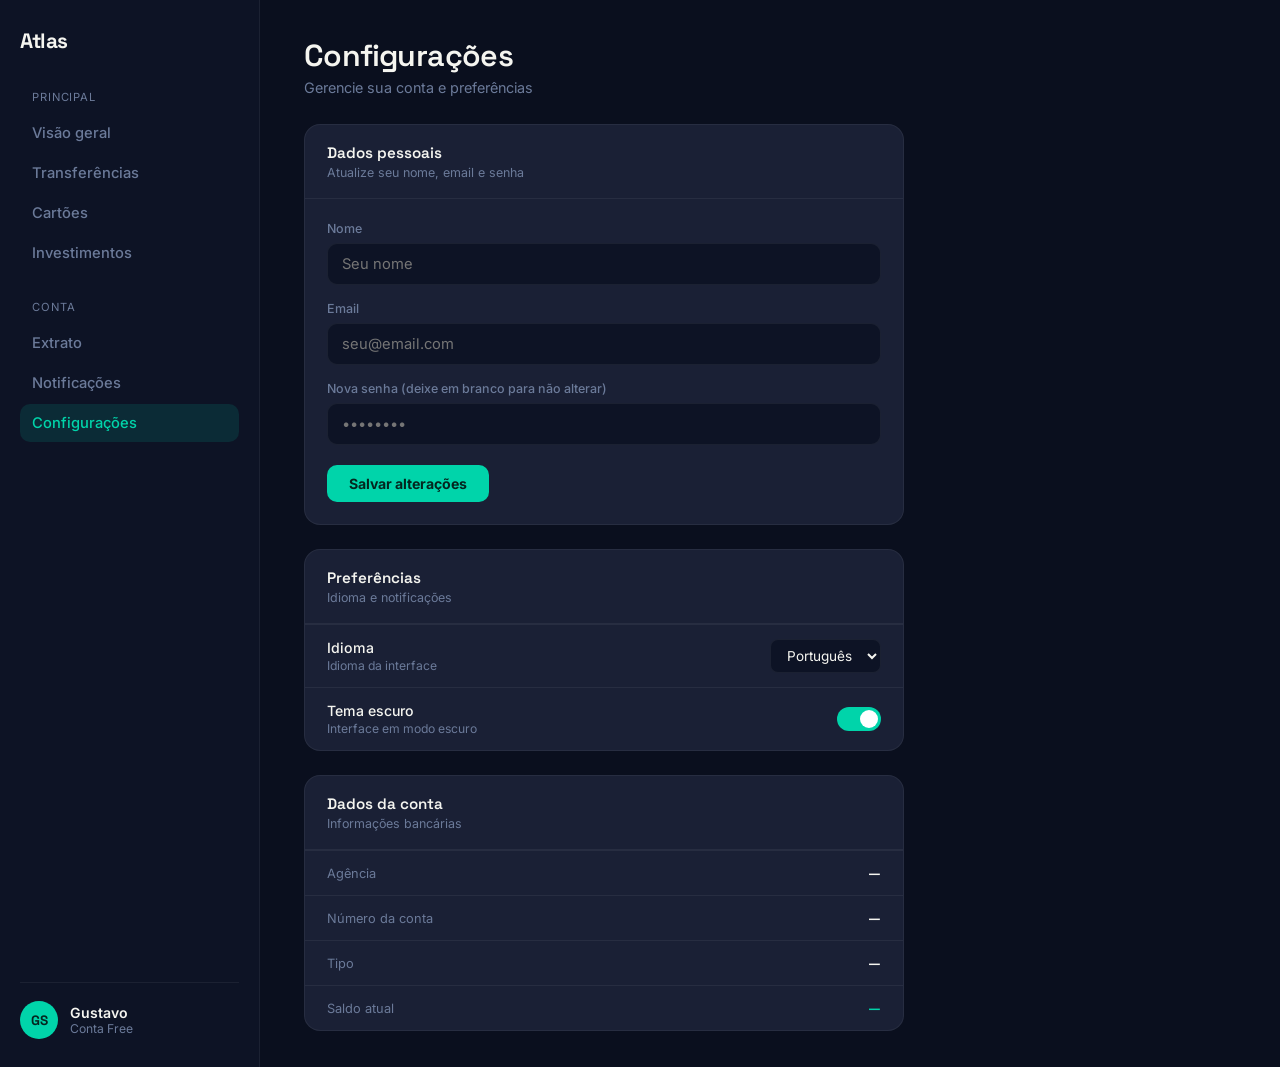
==== frontend/configuracoes.html @ 649bf58a "commit inicial do Atlas" ====
<!DOCTYPE html>
<html lang="pt-BR">
<head>
<meta charset="UTF-8">
<meta name="viewport" content="width=device-width, initial-scale=1.0">
<title>Configurações — Atlas</title>
<link rel="preconnect" href="https://fonts.googleapis.com">
<link href="https://fonts.googleapis.com/css2?family=Space+Grotesk:wght@500;600;700&family=Inter:wght@400;500;600;700&display=swap" rel="stylesheet">
<link rel="stylesheet" href="style.css">
<style>
  .config-grid {
    display: flex;
    flex-direction: column;
    gap: 24px;
    max-width: 600px;
  }

  .config-section {
    background: var(--bg-card);
    border: 1px solid var(--border);
    border-radius: 16px;
    overflow: hidden;
    animation: fadeUp 0.4s ease backwards;
  }

  .config-section:nth-child(2) { animation-delay: 0.06s; }
  .config-section:nth-child(3) { animation-delay: 0.12s; }

  .config-section-header {
    padding: 18px 22px;
    border-bottom: 1px solid var(--border);
  }

  .config-section-title {
    font-family: var(--font-display);
    font-size: 0.95rem;
    font-weight: 600;
  }

  .config-section-sub {
    font-size: 0.78rem;
    color: var(--text-secondary);
    margin-top: 3px;
  }

  .config-body {
    padding: 22px;
    display: flex;
    flex-direction: column;
    gap: 16px;
  }

  .form-group {
    display: flex;
    flex-direction: column;
    gap: 7px;
  }

  .form-label {
    font-size: 0.78rem;
    color: var(--text-secondary);
    font-weight: 500;
  }

  .form-input {
    background: #0D1325;
    border: 1px solid var(--border);
    border-radius: 10px;
    color: var(--text-primary);
    font-family: var(--font-body);
    font-size: 0.92rem;
    padding: 11px 14px;
    width: 100%;
    outline: none;
    transition: border-color 0.15s ease;
  }

  .form-input:focus {
    border-color: var(--accent);
  }

  .form-input:disabled {
    opacity: 0.5;
    cursor: not-allowed;
  }

  .btn-salvar {
    align-self: flex-start;
    background: var(--accent);
    color: #04261F;
    border: none;
    border-radius: 10px;
    padding: 10px 22px;
    font-family: var(--font-body);
    font-size: 0.88rem;
    font-weight: 700;
    cursor: pointer;
    transition: opacity 0.15s ease;
    margin-top: 4px;
  }

  .btn-salvar:hover { opacity: 0.85; }
  .btn-salvar:disabled { opacity: 0.4; cursor: not-allowed; }

  .feedback {
    font-size: 0.83rem;
    font-weight: 500;
    padding: 10px 14px;
    border-radius: 9px;
    display: none;
  }

  .feedback.sucesso {
    background: var(--accent-dim);
    color: var(--accent);
    display: block;
  }

  .feedback.erro {
    background: var(--negative-dim);
    color: var(--negative);
    display: block;
  }

  /* Preferências */
  .pref-item {
    display: flex;
    justify-content: space-between;
    align-items: center;
    padding: 14px 22px;
    border-top: 1px solid var(--border);
  }

  .pref-item:first-child { border-top: none; }

  .pref-label {
    font-size: 0.88rem;
    font-weight: 500;
  }

  .pref-sub {
    font-size: 0.76rem;
    color: var(--text-secondary);
    margin-top: 2px;
  }

  .pref-select {
    background: #0D1325;
    border: 1px solid var(--border);
    border-radius: 8px;
    color: var(--text-primary);
    font-family: var(--font-body);
    font-size: 0.85rem;
    padding: 7px 12px;
    cursor: pointer;
  }

  /* Toggle switch */
  .toggle {
    position: relative;
    width: 44px;
    height: 24px;
    flex-shrink: 0;
  }

  .toggle input { opacity: 0; width: 0; height: 0; }

  .toggle-slider {
    position: absolute;
    inset: 0;
    background: var(--border);
    border-radius: 24px;
    cursor: pointer;
    transition: background 0.2s ease;
  }

  .toggle-slider::before {
    content: "";
    position: absolute;
    width: 18px;
    height: 18px;
    left: 3px;
    top: 3px;
    background: #fff;
    border-radius: 50%;
    transition: transform 0.2s ease;
  }

  .toggle input:checked + .toggle-slider { background: var(--accent); }
  .toggle input:checked + .toggle-slider::before { transform: translateX(20px); }

  /* Dados da conta */
  .dado-item {
    display: flex;
    justify-content: space-between;
    align-items: center;
    padding: 13px 22px;
    border-top: 1px solid var(--border);
  }

  .dado-item:first-child { border-top: none; }

  .dado-label {
    font-size: 0.8rem;
    color: var(--text-secondary);
  }

  .dado-valor {
    font-family: var(--font-display);
    font-size: 0.9rem;
    font-weight: 600;
  }
</style>
</head>
<body>

<div class="app">

  <!-- SIDEBAR -->
  <aside class="sidebar">
    <div class="sidebar-top">
      <div class="logo">Atlas</div>
      <nav class="nav-group">
        <p class="nav-label">Principal</p>
        <a href="index.html" class="nav-item">Visão geral</a>
        <a href="transferir.html" class="nav-item">Transferências</a>
        <a href="#" class="nav-item">Cartões</a>
        <a href="#" class="nav-item">Investimentos</a>
      </nav>
      <nav class="nav-group">
        <p class="nav-label">Conta</p>
        <a href="extrato.html" class="nav-item">Extrato</a>
        <a href="notificacoes.html" class="nav-item">Notificações</a>
        <a href="configuracoes.html" class="nav-item active">Configurações</a>
      </nav>
    </div>
    <div class="sidebar-bottom">
      <div class="user-card">
        <div class="avatar" id="avatarIniciais">GS</div>
        <div>
          <p class="user-name" id="nomeUsuario">Gustavo</p>
          <p class="user-plan">Conta Free</p>
        </div>
      </div>
    </div>
  </aside>

  <!-- MAIN -->
  <main class="main">

    <header class="page-header">
      <div>
        <h1>Configurações</h1>
        <p class="page-subtitle">Gerencie sua conta e preferências</p>
      </div>
    </header>

    <div class="config-grid">

      <!-- Dados pessoais -->
      <div class="config-section">
        <div class="config-section-header">
          <p class="config-section-title">Dados pessoais</p>
          <p class="config-section-sub">Atualize seu nome, email e senha</p>
        </div>
        <div class="config-body">
          <div class="form-group">
            <label class="form-label">Nome</label>
            <input type="text" class="form-input" id="inputNome" placeholder="Seu nome">
          </div>
          <div class="form-group">
            <label class="form-label">Email</label>
            <input type="email" class="form-input" id="inputEmail" placeholder="seu@email.com">
          </div>
          <div class="form-group">
            <label class="form-label">Nova senha <span style="color:var(--text-secondary)">(deixe em branco para não alterar)</span></label>
            <input type="password" class="form-input" id="inputSenha" placeholder="••••••••">
          </div>
          <div class="feedback" id="feedbackPessoal"></div>
          <button class="btn-salvar" id="btnSalvarPessoal" onclick="salvarDadosPessoais()">
            Salvar alterações
          </button>
        </div>
      </div>

      <!-- Preferências -->
      <div class="config-section">
        <div class="config-section-header">
          <p class="config-section-title">Preferências</p>
          <p class="config-section-sub">Idioma e notificações</p>
        </div>

        <div class="pref-item">
          <div>
            <p class="pref-label">Idioma</p>
            <p class="pref-sub">Idioma da interface</p>
          </div>
          <select class="pref-select" id="idiomaSelect" onchange="salvarPreferencias()">
            <option value="pt">Português</option>
            <option value="en">English</option>
          </select>
        </div>

        <div class="pref-item">
          <div>
            <p class="pref-label">Notificações de transações</p>
            <p class="pref-sub">Alertas ao realizar operações</p>
          </div>
          <label class="toggle">
            <input type="checkbox" id="notifToggle" checked onchange="salvarPreferencias()">
            <span class="toggle-slider"></span>
          </label>
        </div>
      </div>

      <!-- Dados da conta -->
      <div class="config-section">
        <div class="config-section-header">
          <p class="config-section-title">Dados da conta</p>
          <p class="config-section-sub">Informações bancárias</p>
        </div>

        <div class="dado-item">
          <span class="dado-label">Agência</span>
          <span class="dado-valor" id="dadoAgencia">—</span>
        </div>
        <div class="dado-item">
          <span class="dado-label">Número da conta</span>
          <span class="dado-valor" id="dadoConta">—</span>
        </div>
        <div class="dado-item">
          <span class="dado-label">Tipo</span>
          <span class="dado-valor" id="dadoTipo">—</span>
        </div>
        <div class="dado-item">
          <span class="dado-label">Saldo atual</span>
          <span class="dado-valor" id="dadoSaldo" style="color:var(--accent)">—</span>
        </div>
      </div>

    </div>

  </main>
</div>

<script src="configuracoes.js"></script>
</body>
</html>
---- frontend/style.css ----
/* ============================================
   financeiro — design tokens
   ============================================ */
:root {
  --bg-deep: #0A0F1E;
  --bg-card: #1A2035;
  --bg-card-hover: #212A45;
  --accent: #00D4AA;
  --accent-dim: rgba(0, 212, 170, 0.12);
  --text-primary: #F5F5F0;
  --text-secondary: #6B7A99;
  --negative: #FF6B6B;
  --negative-dim: rgba(255, 107, 107, 0.12);
  --border: rgba(255, 255, 255, 0.06);
 
  --font-display: "Space Grotesk", sans-serif;
  --font-body: "Inter", sans-serif;
}
 
* {
  margin: 0;
  padding: 0;
  box-sizing: border-box;
}
 
body {
  background: var(--bg-deep);
  color: var(--text-primary);
  font-family: var(--font-body);
  -webkit-font-smoothing: antialiased;
}
 
/* ============================================
   Layout
   ============================================ */
.app {
  display: grid;
  grid-template-columns: 260px 1fr;
  min-height: 100vh;
}
 
/* ============================================
   Sidebar
   ============================================ */
.sidebar {
  background: #0D1325;
  border-right: 1px solid var(--border);
  display: flex;
  flex-direction: column;
  justify-content: space-between;
  padding: 28px 20px;
}
 
.logo {
  font-family: var(--font-display);
  font-size: 1.3rem;
  font-weight: 700;
  margin-bottom: 36px;
  letter-spacing: -0.02em;
}
 
.logo-dot {
  color: var(--accent);
}
 
.nav-group {
  margin-bottom: 28px;
}
 
.nav-label {
  font-size: 0.7rem;
  text-transform: uppercase;
  letter-spacing: 0.08em;
  color: var(--text-secondary);
  margin-bottom: 10px;
  padding: 0 12px;
}
 
.nav-item {
  display: block;
  padding: 10px 12px;
  border-radius: 10px;
  color: var(--text-secondary);
  text-decoration: none;
  font-size: 0.92rem;
  font-weight: 500;
  margin-bottom: 2px;
  transition: background 0.15s ease, color 0.15s ease;
}
 
.nav-item:hover {
  background: var(--bg-card);
  color: var(--text-primary);
}
 
.nav-item.active {
  background: var(--accent-dim);
  color: var(--accent);
}
 
.sidebar-bottom {
  border-top: 1px solid var(--border);
  padding-top: 18px;
}
 
.user-card {
  display: flex;
  align-items: center;
  gap: 12px;
}
 
.avatar {
  width: 38px;
  height: 38px;
  border-radius: 50%;
  background: var(--accent);
  color: #04261F;
  display: flex;
  align-items: center;
  justify-content: center;
  font-family: var(--font-display);
  font-weight: 700;
  font-size: 0.85rem;
  flex-shrink: 0;
}
 
.user-name {
  font-size: 0.88rem;
  font-weight: 600;
}
 
.user-plan {
  font-size: 0.76rem;
  color: var(--text-secondary);
}
 
/* ============================================
   Main
   ============================================ */
.main {
  padding: 36px 44px;
  max-width: 920px;
}
 
.page-header {
  display: flex;
  justify-content: space-between;
  align-items: flex-end;
  margin-bottom: 28px;
  flex-wrap: wrap;
  gap: 16px;
}
 
.page-header h1 {
  font-family: var(--font-display);
  font-size: 1.9rem;
  font-weight: 600;
  letter-spacing: -0.02em;
}
 
.page-subtitle {
  color: var(--text-secondary);
  font-size: 0.9rem;
  margin-top: 4px;
}
 
.select-conta {
  display: flex;
  flex-direction: column;
  font-size: 0.75rem;
  color: var(--text-secondary);
  gap: 6px;
}
 
.select-conta select {
  background: var(--bg-card);
  border: 1px solid var(--border);
  color: var(--text-primary);
  padding: 9px 14px;
  border-radius: 10px;
  font-family: var(--font-body);
  font-size: 0.88rem;
  cursor: pointer;
}
 
/* ============================================
   Resumo cards
   ============================================ */
.extrato-resumo {
  display: grid;
  grid-template-columns: repeat(3, 1fr);
  gap: 16px;
  margin-bottom: 32px;
}
 
.resumo-card {
  background: var(--bg-card);
  border: 1px solid var(--border);
  border-radius: 14px;
  padding: 20px 22px;
  display: flex;
  flex-direction: column;
  gap: 8px;
  animation: fadeUp 0.5s ease backwards;
}
 
.resumo-card:nth-child(2) { animation-delay: 0.06s; }
.resumo-card:nth-child(3) { animation-delay: 0.12s; }
 
.resumo-label {
  font-size: 0.78rem;
  color: var(--text-secondary);
  font-weight: 500;
}
 
.resumo-valor {
  font-family: var(--font-display);
  font-size: 1.5rem;
  font-weight: 600;
}
 
.resumo-card.entradas .resumo-valor { color: var(--accent); }
.resumo-card.saidas .resumo-valor { color: var(--negative); }
 
/* ============================================
   Lista do extrato
   ============================================ */
.extrato-lista-wrap {
  background: var(--bg-card);
  border: 1px solid var(--border);
  border-radius: 16px;
  padding: 8px;
  animation: fadeUp 0.5s ease 0.18s backwards;
}
 
.extrato-lista-header {
  display: flex;
  justify-content: space-between;
  align-items: center;
  padding: 16px 18px 12px;
  flex-wrap: wrap;
  gap: 12px;
}
 
.extrato-lista-header h2 {
  font-family: var(--font-display);
  font-size: 1.05rem;
  font-weight: 600;
}
 
.filtros {
  display: flex;
  gap: 6px;
  background: var(--bg-deep);
  padding: 4px;
  border-radius: 10px;
}
 
.filtro-btn {
  background: none;
  border: none;
  color: var(--text-secondary);
  font-family: var(--font-body);
  font-size: 0.8rem;
  font-weight: 500;
  padding: 6px 12px;
  border-radius: 7px;
  cursor: pointer;
  transition: background 0.15s ease, color 0.15s ease;
}
 
.filtro-btn:hover {
  color: var(--text-primary);
}
 
.filtro-btn.active {
  background: var(--accent);
  color: #04261F;
}
 
.extrato-lista {
  display: flex;
  flex-direction: column;
}
 
.extrato-item {
  display: flex;
  align-items: center;
  justify-content: space-between;
  padding: 14px 18px;
  border-top: 1px solid var(--border);
  animation: fadeUp 0.4s ease backwards;
}
 
.extrato-item-left {
  display: flex;
  align-items: center;
  gap: 14px;
}
 
.extrato-icone {
  width: 38px;
  height: 38px;
  border-radius: 50%;
  display: flex;
  align-items: center;
  justify-content: center;
  font-size: 1rem;
  flex-shrink: 0;
}
 
.extrato-icone.entrada {
  background: var(--accent-dim);
}
 
.extrato-icone.saida {
  background: var(--negative-dim);
}
 
.extrato-tipo {
  font-size: 0.9rem;
  font-weight: 600;
}
 
.extrato-data {
  font-size: 0.78rem;
  color: var(--text-secondary);
  margin-top: 2px;
}
 
.extrato-valor {
  font-family: var(--font-display);
  font-size: 0.98rem;
  font-weight: 600;
  white-space: nowrap;
}
 
.extrato-valor.entrada { color: var(--accent); }
.extrato-valor.saida { color: var(--negative); }
 
/* ============================================
   Estados — loading / vazio / erro
   ============================================ */
.extrato-loading,
.extrato-vazio,
.extrato-erro {
  display: flex;
  flex-direction: column;
  align-items: center;
  justify-content: center;
  padding: 56px 20px;
  gap: 14px;
  color: var(--text-secondary);
  font-size: 0.88rem;
  text-align: center;
}
 
.spinner {
  width: 22px;
  height: 22px;
  border-radius: 50%;
  border: 2px solid var(--border);
  border-top-color: var(--accent);
  animation: spin 0.8s linear infinite;
}
 
.retry-btn {
  background: var(--accent-dim);
  color: var(--accent);
  border: none;
  padding: 9px 18px;
  border-radius: 9px;
  font-family: var(--font-body);
  font-weight: 600;
  font-size: 0.85rem;
  cursor: pointer;
}
 
.retry-btn:hover {
  background: rgba(0, 212, 170, 0.2);
}
 
/* ============================================
   Animações
   ============================================ */
@keyframes fadeUp {
  from {
    opacity: 0;
    transform: translateY(10px);
  }
  to {
    opacity: 1;
    transform: translateY(0);
  }
}
 
@keyframes spin {
  to { transform: rotate(360deg); }
}
 
@media (prefers-reduced-motion: reduce) {
  * {
    animation: none !important;
  }
}
 
/* ============================================
   Responsivo
   ============================================ */
@media (max-width: 860px) {
  .app {
    grid-template-columns: 1fr;
  }
  .sidebar {
    display: none;
  }
  .main {
    padding: 24px;
  }
  .extrato-resumo {
    grid-template-columns: 1fr;
  }
}
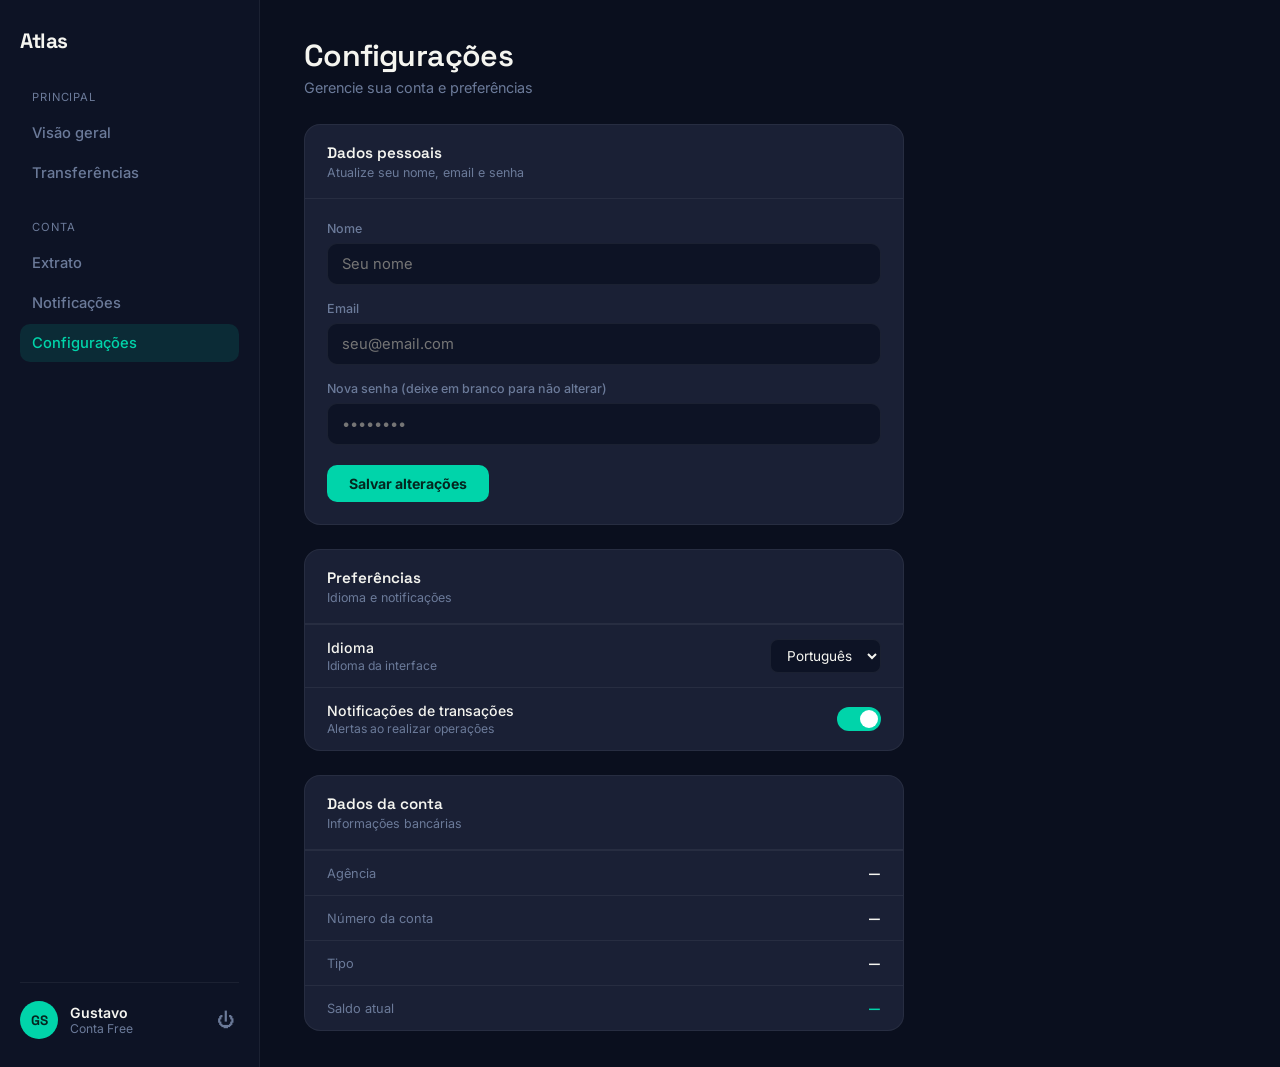
==== commit 6e497439: "docs: adiciona README do projeto Atlas e atualiza funcionalidades" ====
--- a/frontend/configuracoes.html
+++ b/frontend/configuracoes.html
@@ -224,8 +224,6 @@
         <p class="nav-label">Principal</p>
         <a href="index.html" class="nav-item">Visão geral</a>
         <a href="transferir.html" class="nav-item">Transferências</a>
-        <a href="#" class="nav-item">Cartões</a>
-        <a href="#" class="nav-item">Investimentos</a>
       </nav>
       <nav class="nav-group">
         <p class="nav-label">Conta</p>
@@ -235,14 +233,23 @@
       </nav>
     </div>
     <div class="sidebar-bottom">
-      <div class="user-card">
-        <div class="avatar" id="avatarIniciais">GS</div>
-        <div>
-          <p class="user-name" id="nomeUsuario">Gustavo</p>
-          <p class="user-plan">Conta Free</p>
-        </div>
-      </div>
+  <div class="user-card">
+    <div class="avatar" id="avatarIniciais">GS</div>
+    <div style="flex:1">
+      <p class="user-name" id="nomeUsuario">Gustavo</p>
+      <p class="user-plan">Conta Free</p>
     </div>
+    <button onclick="sair()" style="
+      background: none;
+      border: none;
+      color: var(--text-secondary);
+      cursor: pointer;
+      font-size: 1.1rem;
+      padding: 4px;
+      transition: color 0.15s ease;
+    " title="Sair">⏻</button>
+  </div>
+</div>
   </aside>
 
   <!-- MAIN -->
